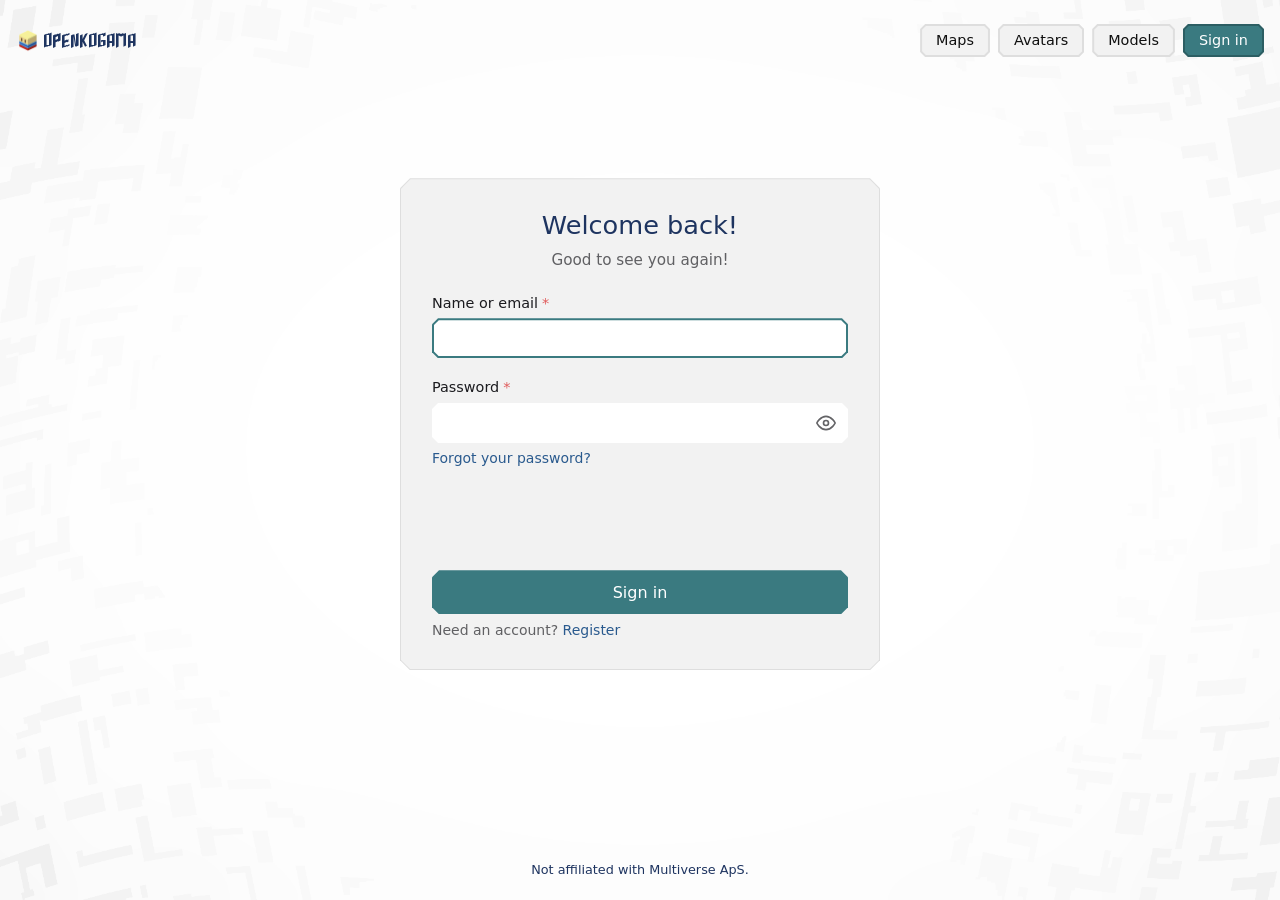
==== site/account/index.html @ 25df65a6 "account page: sign in, register with an optional email, codes by email, password reset, cloudflare t" ====
<!doctype html>
<html lang="en">
<head>
<meta charset="utf-8">
<meta name="viewport" content="width=device-width, initial-scale=1">
<meta name="color-scheme" content="light dark">
<title>Account - OpenKogama</title>
<meta name="description" content="Sign in to your OpenKogama account.">
<meta property="og:title" content="Account - OpenKogama">
<meta property="og:description" content="Sign in to your OpenKogama account.">
<meta property="og:type" content="website">
<meta property="og:image" content="../img/icon-512.png">
<meta name="twitter:card" content="summary">
<meta name="robots" content="noindex">
<link rel="icon" href="../favicon.ico" sizes="16x16 32x32 48x48">
<link rel="apple-touch-icon" href="../apple-touch-icon.png">
<link rel="stylesheet" href="../css/style.css">
<style>
  :root { --card: var(--secondary); --card-edge: var(--secondary-edge); --field: #ffffff; --title: var(--heading); --label: var(--text);
    --sub: color-mix(in srgb, var(--text) 68%, transparent); --link: var(--brand); --danger: var(--donate); }
  @media (prefers-color-scheme: dark) {
    :root { --field: #1c1c1c; }
  }
  main.account { flex: 1; display: flex; align-items: center; justify-content: center; padding: 24px 0 8vh; }
  .card { --corner: 10px; --edge: 1px; --cut: var(--corner); position: relative; isolation: isolate; width: 100%; max-width: 480px; padding: 32px;
    display: flex; flex-direction: column; background: var(--card-edge); }
  .card::before { --cut: calc(var(--corner) - 0.586 * var(--edge)); content: ""; position: absolute; inset: var(--edge); z-index: -1; background: var(--card); }
  .card[hidden] { display: none; }
  .card h2 { margin: 0 0 8px; font-size: 1.6rem; font-weight: 400; line-height: 1.25; text-align: center; color: var(--title); }
  .card .sub { margin: 0 0 22px; font-size: .95rem; line-height: 1.4; text-align: center; color: var(--sub); }
  .field { margin-bottom: 20px; }
  .field label { display: block; margin-bottom: 6px; font-size: .9rem; font-weight: 400; line-height: 1.3; color: var(--label); }
  .field label i { padding-left: 4px; font-style: normal; color: var(--danger); }
  .invalid .field label { color: var(--danger); }
  .card, .card::before, .box, .box input, .card .button, .card .button::before {
    clip-path: polygon(
      var(--cut) 0, calc(100% - var(--cut)) 0,
      100% var(--cut), 100% calc(100% - var(--cut)),
      calc(100% - var(--cut)) 100%, var(--cut) 100%,
      0 calc(100% - var(--cut)), 0 var(--cut)
    );
  }
  .box { --corner: 6px; --edge: 2px; --cut: var(--corner); position: relative; padding: var(--edge); background: var(--field); }
  .box:focus-within { background: var(--accent); }
  .box input { --cut: calc(var(--corner) - 0.586 * var(--edge)); display: block; width: 100%; height: 36px; padding: 0 8px; font: inherit; font-size: 16px;
    color: var(--title); background: var(--field); border: 0; outline: none; }
  .field small { display: block; margin-top: 8px; font-size: 12px; line-height: 16px; color: var(--sub); }
  .secret { position: relative; }
  .secret input { padding-right: 44px; }
  .secret button { position: absolute; top: 2px; right: 2px; bottom: 2px; width: 40px; padding: 0; display: flex; align-items: center; justify-content: center;
    color: var(--sub); background: none; border: 0; cursor: pointer; }
  .secret button:hover { color: var(--title); }
  .secret svg { width: 20px; height: 20px; fill: none; stroke: currentColor; stroke-width: 2; stroke-linecap: round; stroke-linejoin: round; }
  .secret .eye-off, .secret [aria-pressed="true"] .eye { display: none; }
  .secret [aria-pressed="true"] .eye-off { display: block; }
  .field.password { margin-bottom: 4px; }
  .forgot { align-self: flex-start; margin-bottom: 20px; font-size: 14px; }
  .captcha { min-height: 65px; margin-bottom: 16px; }
  .error { margin: -4px 0 16px; font-size: 14px; color: var(--danger); }
  .error:empty { display: none; }
  .card .button { width: 100%; height: 44px; padding: 0 16px; justify-content: center; font-size: 1rem; font-weight: 400; border: 0; cursor: pointer; }
  .card .button:disabled { opacity: .6; cursor: default; }
  .card .button[hidden] { display: none; }
  .alt { margin: 8px 0 0; font-size: 14px; line-height: 16px; color: var(--sub); }
  a.link { color: var(--link); font-weight: 400; text-decoration: none; }
  a.link:hover { text-decoration: underline; }
  .who { margin: 0 0 20px; text-align: center; }
  .who b { display: block; font-size: 1.35rem; font-weight: 400; color: var(--title); }
  .who span { font-size: 14px; color: var(--sub); }
  .alt.mail { margin: -12px 0 20px; text-align: center; }
  .note { margin: 0 0 16px; font-size: 14px; text-align: center; color: var(--sub); }
  .buttons { display: flex; flex-direction: column; gap: 8px; }
  footer { padding-top: 16px; }
  @media (max-width: 600px) {
    .card { padding: 24px 16px; }
  }
</style>
</head>
<body class="home">
<header class="top">
  <a class="brand" href="../"><img src="../img/icon-192.png" alt="">OPENKOGAMA</a>
  <nav class="sections">
    <a class="button nav" href="../maps/">Maps</a>
    <a class="button nav" href="../avatars/">Avatars</a>
    <a class="button nav" href="../models/">Models</a>
  </nav>
</header>
<main class="account">
  <form class="card" id="signin" hidden>
    <h2>Welcome back!</h2>
    <p class="sub">Good to see you again!</p>
    <div class="field">
      <label for="signin-login">Name or email<i>*</i></label>
      <div class="box"><input id="signin-login" name="login" autocomplete="username" required></div>
    </div>
    <div class="field password">
      <label for="signin-password">Password<i>*</i></label>
      <div class="box secret"><input id="signin-password" name="password" type="password" autocomplete="current-password" required><button type="button" aria-label="Show password" aria-pressed="false"><svg class="eye" viewBox="0 0 24 24" aria-hidden="true"><path d="M1 12s4-8 11-8 11 8 11 8-4 8-11 8-11-8-11-8z"/><circle cx="12" cy="12" r="3"/></svg><svg class="eye-off" viewBox="0 0 24 24" aria-hidden="true"><path d="M17.94 17.94A10.07 10.07 0 0 1 12 20c-7 0-11-8-11-8a18.45 18.45 0 0 1 5.06-5.94M9.9 4.24A9.12 9.12 0 0 1 12 4c7 0 11 8 11 8a18.5 18.5 0 0 1-2.16 3.19m-6.72-1.07a3 3 0 1 1-4.24-4.24"/><path d="M1 1l22 22"/></svg></button></div>
    </div>
    <a class="link forgot" href="#forgot">Forgot your password?</a>
    <div class="captcha"></div>
    <p class="error" role="alert"></p>
    <button class="button accent" type="submit">Sign in</button>
    <p class="alt">Need an account? <a class="link" href="#create">Register</a></p>
  </form>

  <form class="card" id="create" hidden>
    <h2>Create an account</h2>
    <p class="sub">One account for every OpenKogama server.</p>
    <div class="field">
      <label for="create-name">Name<i>*</i></label>
      <div class="box"><input id="create-name" name="name" autocomplete="username" maxlength="20" required></div>
      <small>3 to 20 letters, digits or _. Other players see it.</small>
    </div>
    <div class="field">
      <label for="create-password">Password<i>*</i></label>
      <div class="box secret"><input id="create-password" name="password" type="password" autocomplete="new-password" minlength="8" required><button type="button" aria-label="Show password" aria-pressed="false"><svg class="eye" viewBox="0 0 24 24" aria-hidden="true"><path d="M1 12s4-8 11-8 11 8 11 8-4 8-11 8-11-8-11-8z"/><circle cx="12" cy="12" r="3"/></svg><svg class="eye-off" viewBox="0 0 24 24" aria-hidden="true"><path d="M17.94 17.94A10.07 10.07 0 0 1 12 20c-7 0-11-8-11-8a18.45 18.45 0 0 1 5.06-5.94M9.9 4.24A9.12 9.12 0 0 1 12 4c7 0 11 8 11 8a18.5 18.5 0 0 1-2.16 3.19m-6.72-1.07a3 3 0 1 1-4.24-4.24"/><path d="M1 1l22 22"/></svg></button></div>
      <small>At least 8 characters.</small>
    </div>
    <div class="field">
      <label for="create-email">Email</label>
      <div class="box"><input id="create-email" name="email" type="email" autocomplete="email"></div>
      <small>Optional, but without it you can't reset a forgotten password.</small>
    </div>
    <div class="captcha"></div>
    <p class="error" role="alert"></p>
    <button class="button accent" type="submit">Continue</button>
    <p class="alt"><a class="link" href="#signin">Already have an account?</a></p>
  </form>

  <form class="card" id="confirm" hidden>
    <h2>Check your email</h2>
    <p class="sub sent"></p>
    <div class="field">
      <label for="confirm-code">Code<i>*</i></label>
      <div class="box"><input class="code" id="confirm-code" name="code" inputmode="numeric" autocomplete="one-time-code" maxlength="6" required></div>
    </div>
    <p class="error" role="alert"></p>
    <button class="button accent" type="submit">Confirm</button>
    <p class="alt">Didn't get it? <a class="link" href="#resend">Send it again</a> or <a class="link" href="#signin">go back</a></p>
  </form>

  <form class="card" id="forgot" hidden>
    <h2>Forgot your password?</h2>
    <p class="sub">Enter your email and we will send you a code.</p>
    <div class="field">
      <label for="forgot-email">Email<i>*</i></label>
      <div class="box"><input id="forgot-email" name="email" type="email" autocomplete="email" required></div>
    </div>
    <div class="captcha"></div>
    <p class="error" role="alert"></p>
    <button class="button accent" type="submit">Send code</button>
    <p class="alt"><a class="link" href="#signin">Back to sign in</a></p>
  </form>

  <form class="card" id="reset" hidden>
    <h2>Choose a new password</h2>
    <p class="sub sent"></p>
    <div class="field">
      <label for="reset-code">Code<i>*</i></label>
      <div class="box"><input class="code" id="reset-code" name="code" inputmode="numeric" autocomplete="one-time-code" maxlength="6" required></div>
    </div>
    <div class="field">
      <label for="reset-password">New password<i>*</i></label>
      <div class="box secret"><input id="reset-password" name="password" type="password" autocomplete="new-password" minlength="8" required><button type="button" aria-label="Show password" aria-pressed="false"><svg class="eye" viewBox="0 0 24 24" aria-hidden="true"><path d="M1 12s4-8 11-8 11 8 11 8-4 8-11 8-11-8-11-8z"/><circle cx="12" cy="12" r="3"/></svg><svg class="eye-off" viewBox="0 0 24 24" aria-hidden="true"><path d="M17.94 17.94A10.07 10.07 0 0 1 12 20c-7 0-11-8-11-8a18.45 18.45 0 0 1 5.06-5.94M9.9 4.24A9.12 9.12 0 0 1 12 4c7 0 11 8 11 8a18.5 18.5 0 0 1-2.16 3.19m-6.72-1.07a3 3 0 1 1-4.24-4.24"/><path d="M1 1l22 22"/></svg></button></div>
      <small>At least 8 characters.</small>
    </div>
    <p class="error" role="alert"></p>
    <button class="button accent" type="submit">Save password</button>
    <p class="alt"><a class="link" href="#signin">Back to sign in</a></p>
  </form>

  <form class="card" id="email" hidden>
    <h2>Your email</h2>
    <p class="sub">We will send a code to confirm it. With an email you can reset a forgotten password.</p>
    <div class="field">
      <label for="email-address">Email<i>*</i></label>
      <div class="box"><input id="email-address" name="email" type="email" autocomplete="email" required></div>
    </div>
    <p class="error" role="alert"></p>
    <button class="button accent" type="submit">Send code</button>
    <p class="alt"><a class="link" href="#account">Back</a></p>
  </form>

  <form class="card" id="emailcode" hidden>
    <h2>Check your email</h2>
    <p class="sub sent"></p>
    <div class="field">
      <label for="emailcode-code">Code<i>*</i></label>
      <div class="box"><input class="code" id="emailcode-code" name="code" inputmode="numeric" autocomplete="one-time-code" maxlength="6" required></div>
    </div>
    <p class="error" role="alert"></p>
    <button class="button accent" type="submit">Confirm</button>
    <p class="alt">Didn't get it? <a class="link" href="#resend-email">Send it again</a> or <a class="link" href="#account">go back</a></p>
  </form>

  <section class="card" id="account" hidden>
    <h2>You're signed in</h2>
    <p class="who"><b class="name"></b><span class="email"></span></p>
    <p class="alt mail"><a class="link" href="#email"></a></p>
    <p class="note launcher" hidden>Your browser should ask to open the launcher. Nothing happened? Update the launcher and press the button below.</p>
    <p class="error" role="alert"></p>
    <div class="buttons">
      <a class="button accent open launcher" href="#" hidden>Open the launcher</a>
      <button class="button control" id="signout" type="button">Sign out</button>
    </div>
  </section>
</main>
<footer>
  <p>Not affiliated with Multiverse ApS.</p>
</footer>
<script src="../js/session.js"></script>
<script src="../js/account.js"></script>
<script src="https://challenges.cloudflare.com/turnstile/v0/api.js?render=explicit&onload=openkogamaCaptcha" async defer></script>
</body>
</html>
---- site/css/style.css ----
@font-face {
  font-family: "OpenKogama";
  src: url(../fonts/OpenKogama.woff2) format("woff2");
  font-display: swap;
}

:root {
  --page: #ffffff;
  --text: #1b1b1f;
  --heading: #1e3460;
  --brand: #2a5a8e;
  --tagline: #1e3460;
  --download: #3b5e8c;
  --download-dark: #243f66;
  --play: #3a7a80;
  --play-dark: #23565b;
  --accent: #3a7a80;
  --accent-hover: #438a90;
  --accent-pressed: #2c5e63;
  --control: #f3f3f3;
  --control-edge: #d4d4d4;
  --control-text: #1b1b1b;
  --control-hover: #e9e9e9;
  --control-hover-edge: #bdbdbd;
  --control-pressed: #e0e0e0;
  --donate: #e05d5d;
  --donate-hover: #e56b6b;
  --donate-pressed: #c74f4f;
  --primary: #0f0f0f;
  --primary-edge: #000000;
  --primary-text: #ffffff;
  --primary-hover: #272727;
  --secondary: #f2f2f2;
  --secondary-edge: #dedede;
  --secondary-text: #0f0f0f;
  --secondary-hover: #e5e5e5;
  --backdrop-color: #ffffff;
  --backdrop: var(--backdrop-color) url(../img/background-light.png);
}

@media (prefers-color-scheme: dark) {
  :root {
    --page: #0f0f0f;
    --text: #ececef;
    --heading: #ffffff;
    --brand: #6b9fdc;
    --tagline: #ffffff;
    --primary: #f1f1f1;
    --primary-edge: #ffffff;
    --primary-text: #0f0f0f;
    --primary-hover: #d9d9d9;
    --secondary: #272727;
    --secondary-edge: #3a3a3a;
    --secondary-text: #f1f1f1;
    --secondary-hover: #3f3f3f;
    --control: #3c3c3c;
    --control-edge: #4a4a4a;
    --control-text: #ffffff;
    --control-hover: #464646;
    --control-hover-edge: #5a5a5a;
    --control-pressed: #333333;
    --backdrop-color: #0f0f0f;
    --backdrop: var(--backdrop-color) url(../img/background-dark.png);
  }
}

* { box-sizing: border-box; }

::selection { color: #ffffff; background: var(--accent); }

html { background: var(--backdrop-color); }

body.home::before {
  content: "";
  position: fixed;
  top: 0;
  left: 0;
  width: 100%;
  height: 100vh;
  height: 100lvh;
  z-index: -1;
  background: var(--backdrop) center / cover;
  will-change: transform;
}

body {
  min-height: 100vh;
  display: flex;
  flex-direction: column;
  margin: 0;
  padding: 24px 16px 20px;
  font: 16px/1.6 system-ui, -apple-system, "Segoe UI", Roboto, sans-serif;
  color: var(--text);
}

.top {
  display: flex;
  justify-content: flex-end;
}

.top:has(> .brand) {
  justify-content: space-between;
  align-items: center;
  flex-wrap: wrap;
  gap: 12px;
}

.top > .brand {
  font-size: 1.3rem;
  text-decoration: none;
}

.sections {
  display: flex;
  gap: 8px;
}

.screen {
  display: flex;
  flex-direction: column;
  min-height: calc(100vh - 48px);
  min-height: calc(100svh - 48px);
}

.hero {
  flex: 1;
  display: flex;
  flex-direction: column;
  justify-content: center;
  gap: 24px;
  padding-bottom: 6vh;
}

.hero h1 {
  margin: 0;
  font-size: clamp(3rem, calc((100vw - 32px) * 0.195), 7rem);
  line-height: 0.9;
}

h1 {
  margin: 0 0 16px;
  font: 400 4.6rem/1 "OpenKogama", system-ui, sans-serif;
  color: var(--heading);
  text-align: center;
}

.tagline {
  max-width: 520px;
  margin: 0 auto;
  font-size: 1.1rem;
  line-height: 1.5;
  text-align: center;
  color: var(--tagline);
}

.links {
  display: flex;
  justify-content: center;
  gap: 24px;
}

.links .icon {
  display: block;
  height: 26px;
  background: var(--heading);
  opacity: 0.8;
  -webkit-mask: var(--image) center / contain no-repeat;
  mask: var(--image) center / contain no-repeat;
}

.links .icon:hover { opacity: 1; }
.links .icon.github { --image: url(../img/github.svg); width: 27px; }
.links .icon.discord { --image: url(../img/discord.svg); width: 34px; }

.actions {
  display: flex;
  flex-wrap: wrap;
  justify-content: center;
  gap: 12px;
}

.actions .button {
  padding: 11px 30px;
  font-size: 1.08rem;
  font-weight: 600;
}

.hero .actions { gap: 10px; }

.hero .actions .button {
  --corner: 6px;
  --edge: 1px;
  justify-content: center;
  padding: 9px 22px;
  font-size: 0.95rem;
  white-space: nowrap;
}

.button {
  --corner: 7px;
  --edge: 2px;
  --cut: var(--corner);
  position: relative;
  isolation: isolate;
  display: inline-flex;
  align-items: center;
  gap: 10px;
  padding: 9px 26px;
  font-family: inherit;
  font-size: 0.95rem;
  font-weight: 400;
  color: var(--ink, #fff);
  text-decoration: none;
  background: var(--dark);
}

.button::before,
.feature::before {
  --cut: calc(var(--corner) - 0.586 * var(--edge));
  content: "";
  position: absolute;
  inset: var(--edge);
  z-index: -1;
  background: var(--fill);
}

.button, .button::before,
.feature, .feature::before {
  clip-path: polygon(
    var(--cut) 0, calc(100% - var(--cut)) 0,
    100% var(--cut), 100% calc(100% - var(--cut)),
    calc(100% - var(--cut)) 100%, var(--cut) 100%,
    0 calc(100% - var(--cut)), 0 var(--cut)
  );
}

.button.download { --fill: var(--download); --dark: var(--download-dark); }
.button.play { --fill: var(--play); --dark: var(--play-dark); }
.button.accent { --fill: var(--accent); --dark: var(--accent); --ink: #ffffff; }
.button.accent:hover { --fill: var(--accent-hover); --dark: var(--accent-hover); }
.button.accent:active { --fill: var(--accent-pressed); --dark: var(--accent-pressed); }
.button.control { --fill: var(--control); --dark: var(--control-edge); --ink: var(--control-text); }
.button.control:hover { --fill: var(--control-hover); --dark: var(--control-hover-edge); }
.button.control:active { --fill: var(--control-pressed); }
.button.donate { --fill: var(--donate); --dark: var(--donate); --ink: #ffffff; }
.button.donate:hover { --fill: var(--donate-hover); --dark: var(--donate-hover); }
.button.donate:active { --fill: var(--donate-pressed); --dark: var(--donate-pressed); }
.button.primary,
.button.nav[aria-current="page"] { --fill: var(--primary); --dark: var(--primary-edge); --ink: var(--primary-text); --fill-hover: var(--primary-hover); }
.button.secondary,
.button.nav { --fill: var(--secondary); --dark: var(--secondary-edge); --ink: var(--secondary-text); --fill-hover: var(--secondary-hover); }
.button.nav { --corner: 5px; padding: 5px 16px; font-size: 0.9rem; }
.button.nav.signin { --fill: var(--accent); --dark: var(--accent-pressed); --ink: #ffffff; --fill-hover: var(--accent-hover); }

.button:hover { filter: brightness(1.1); }
.button:is(.primary, .secondary, .nav, .accent, .control, .donate):hover { filter: none; }
.button:is(.primary, .secondary, .nav):hover::before { background: var(--fill-hover); }

.showcase {
  position: relative;
  width: 100%;
  max-width: 760px;
  margin: 0 auto;
}

.slides {
  overflow: hidden;
  border-radius: 6px;
}

.track {
  display: flex;
  transition: transform 0.35s ease;
}

.track iframe {
  flex: 0 0 100%;
  display: block;
  aspect-ratio: 16 / 9;
  border: 0;
}

.dots {
  display: flex;
  justify-content: center;
  gap: 8px;
  margin-top: 12px;
}

.dots button {
  width: 8px;
  height: 8px;
  padding: 0;
  border: 0;
  border-radius: 50%;
  background: var(--heading);
  opacity: 0.3;
  cursor: pointer;
}

.dots button[aria-current="true"] { opacity: 0.9; }

.arrow {
  position: absolute;
  top: calc(50% - 10px);
  width: 36px;
  height: 36px;
  margin-top: -18px;
  padding: 0;
  border: 0;
  border-radius: 50%;
  background: var(--secondary);
  color: var(--secondary-text);
  font-size: 1.2rem;
  cursor: pointer;
  opacity: 0.85;
}

.arrow:hover { opacity: 1; }
.arrow:disabled { visibility: hidden; }
.arrow.prev { left: -48px; }
.arrow.next { right: -48px; }
.arrow.prev::before { content: "\2039"; }
.arrow.next::before { content: "\203A"; }

.intro,
.faq {
  width: 100%;
  max-width: 760px;
  margin: 72px auto 0;
}

.intro h2,
.faq h2 {
  margin: 0 0 14px;
  font: 400 2.6rem/1 "OpenKogama", system-ui, sans-serif;
  color: var(--heading);
  text-align: center;
}

.intro > p {
  max-width: 640px;
  margin: 0 auto 28px;
  text-align: center;
  color: var(--tagline);
}

.features {
  display: grid;
  grid-template-columns: repeat(auto-fit, minmax(160px, 1fr));
  gap: 12px;
}

.feature {
  --corner: 9px;
  --edge: 1px;
  --cut: var(--corner);
  --fill: var(--control);
  position: relative;
  isolation: isolate;
  display: block;
  padding: 16px 18px 18px;
  color: var(--control-text);
  text-decoration: none;
  background: var(--control-edge);
}

.feature:hover { --fill: var(--control-hover); background: var(--control-hover-edge); }

.feature h3 {
  margin: 0 0 6px;
  font: 400 1.45rem/1.1 "OpenKogama", system-ui, sans-serif;
  color: var(--heading);
}

.feature p {
  margin: 0;
  font-size: 0.9rem;
  line-height: 1.45;
}

.faq details { border-top: 1px solid var(--secondary-edge); }
.faq details:last-child { border-bottom: 1px solid var(--secondary-edge); }

.faq summary {
  display: flex;
  justify-content: space-between;
  gap: 16px;
  padding: 14px 4px;
  font-weight: 600;
  color: var(--heading);
  cursor: pointer;
  list-style: none;
}

.faq summary::-webkit-details-marker { display: none; }
.faq summary::after { content: "+"; font-weight: 400; opacity: 0.7; }
.faq details[open] summary::after { content: "\2212"; }

.faq details p { margin: 0 4px 16px; }
.faq a { color: var(--brand); }

.faq + footer { padding-top: 72px; }

footer {
  padding-top: 32px;
  text-align: center;
  font-size: 0.8rem;
  color: var(--tagline);
}

footer p { margin: 4px 0 0; }

.brand {
  display: inline-flex;
  align-items: center;
  gap: 0.15em;
  font: 400 1.5rem/1 "OpenKogama", system-ui, sans-serif;
  color: var(--heading);
}

.brand img {
  height: 1.15em;
}

@media (max-width: 600px) {
  h1 { font-size: 3rem; }
  .intro h2, .faq h2 { font-size: 2.1rem; }
  .intro, .faq { margin-top: 56px; }
  .faq + footer { padding-top: 56px; }
  .top { justify-content: center; }
  .top:has(> .brand) { row-gap: 12px; }
  .sections { flex-wrap: wrap; justify-content: center; }
  .top > .brand { flex-basis: 100%; justify-content: center; }
  .hero { gap: 20px; }
  .screen { min-height: 0; }
  .screen .hero { flex: none; padding: 32px 0 40px; }
  .screen .hero h1 { margin-bottom: 16px; }
  .tagline { font-size: 1rem; }
  .hero .actions { flex-wrap: nowrap; gap: 8px; }
  .hero .actions .button { flex: 1 1 auto; padding: 10px 12px; font-size: 0.9rem; }
}

@media (max-width: 359px) {
  .hero .actions { flex-wrap: wrap; }
}

@media (max-width: 880px) {
  .arrow.prev { left: 6px; }
  .arrow.next { right: 6px; }
}
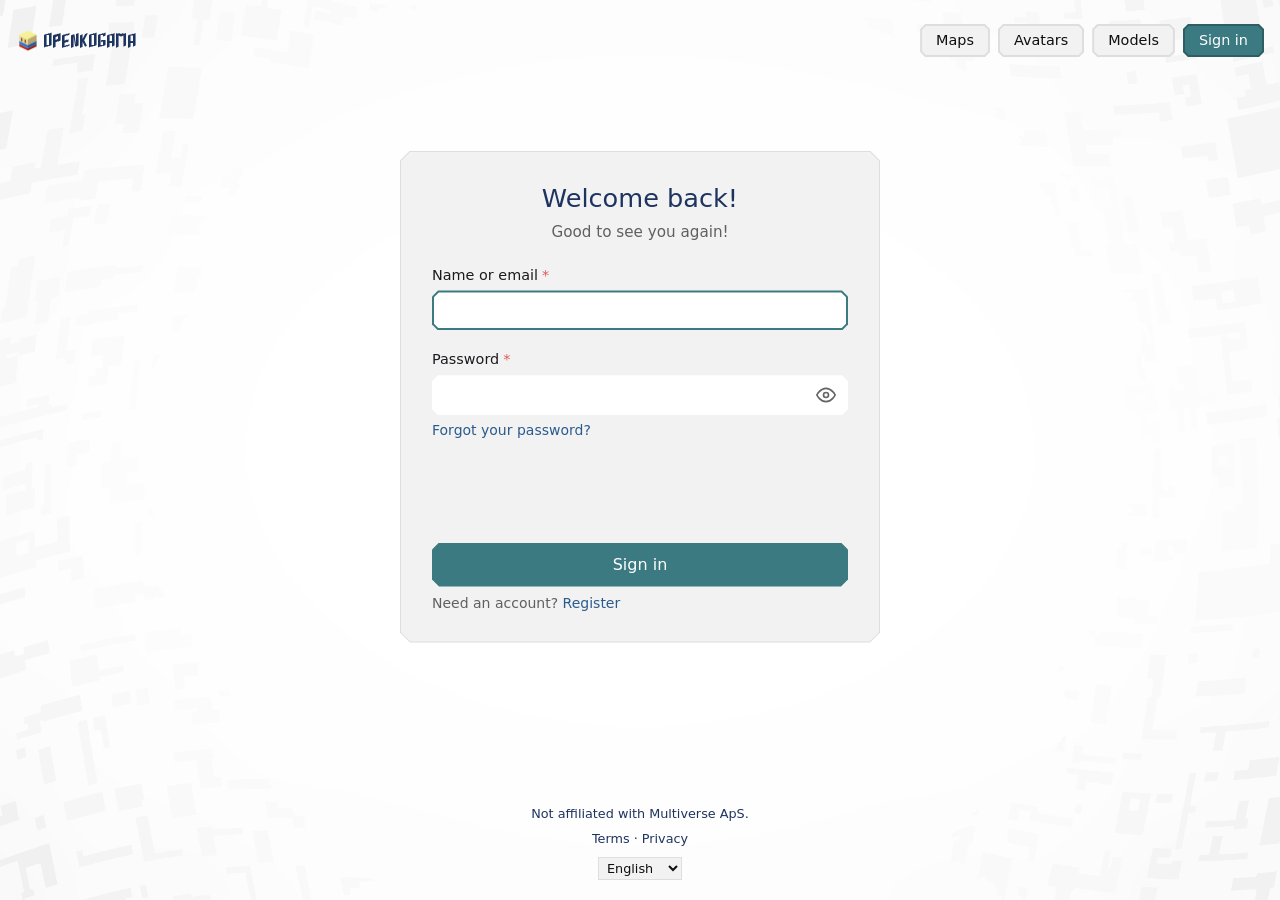
==== commit 5c851511: "terms of use and privacy policy in english and polish, accepted when registering or once by older ac" ====
--- a/site/account/index.html
+++ b/site/account/index.html
@@ -4,10 +4,10 @@
 <meta charset="utf-8">
 <meta name="viewport" content="width=device-width, initial-scale=1">
 <meta name="color-scheme" content="light dark">
-<title>Account - OpenKogama</title>
-<meta name="description" content="Sign in to your OpenKogama account.">
-<meta property="og:title" content="Account - OpenKogama">
-<meta property="og:description" content="Sign in to your OpenKogama account.">
+<title data-i18n="account.title">Account - OpenKogama</title>
+<meta name="description" data-i18n-attr="content:account.description" content="Sign in to your OpenKogama account.">
+<meta property="og:title" data-i18n-attr="content:account.title" content="Account - OpenKogama">
+<meta property="og:description" data-i18n-attr="content:account.description" content="Sign in to your OpenKogama account.">
 <meta property="og:type" content="website">
 <meta property="og:image" content="../img/icon-512.png">
 <meta name="twitter:card" content="summary">
@@ -15,6 +15,7 @@
 <link rel="icon" href="../favicon.ico" sizes="16x16 32x32 48x48">
 <link rel="apple-touch-icon" href="../apple-touch-icon.png">
 <link rel="stylesheet" href="../css/style.css">
+<script src="../js/i18n.js"></script>
 <style>
   :root { --card: var(--secondary); --card-edge: var(--secondary-edge); --field: #ffffff; --title: var(--heading); --label: var(--text);
     --sub: color-mix(in srgb, var(--text) 68%, transparent); --link: var(--brand); --danger: var(--donate); }
@@ -56,6 +57,8 @@
   .field.password { margin-bottom: 4px; }
   .forgot { align-self: flex-start; margin-bottom: 20px; font-size: 14px; }
   .captcha { min-height: 65px; margin-bottom: 16px; }
+  .agree { display: flex; align-items: flex-start; gap: 8px; margin: -4px 0 16px; font-size: 14px; line-height: 1.4; color: var(--sub); cursor: pointer; }
+  .agree input { flex: none; width: 16px; height: 16px; margin: 1px 0 0; accent-color: var(--accent); cursor: pointer; }
   .error { margin: -4px 0 16px; font-size: 14px; color: var(--danger); }
   .error:empty { display: none; }
   .card .button { width: 100%; height: 44px; padding: 0 16px; justify-content: center; font-size: 1rem; font-weight: 400; border: 0; cursor: pointer; }
@@ -70,6 +73,8 @@
   .alt.mail { margin: -12px 0 20px; text-align: center; }
   .note { margin: 0 0 16px; font-size: 14px; text-align: center; color: var(--sub); }
   .buttons { display: flex; flex-direction: column; gap: 8px; }
+  .remove { margin-top: 16px; text-align: center; }
+  .remove a.link { color: var(--danger); }
   footer { padding-top: 16px; }
   @media (max-width: 600px) {
     .card { padding: 24px 16px; }
@@ -80,134 +85,165 @@
 <header class="top">
   <a class="brand" href="../"><img src="../img/icon-192.png" alt="">OPENKOGAMA</a>
   <nav class="sections">
-    <a class="button nav" href="../maps/">Maps</a>
-    <a class="button nav" href="../avatars/">Avatars</a>
-    <a class="button nav" href="../models/">Models</a>
+    <a class="button nav" href="../maps/" data-i18n="common.nav.maps">Maps</a>
+    <a class="button nav" href="../avatars/" data-i18n="common.nav.avatars">Avatars</a>
+    <a class="button nav" href="../models/" data-i18n="common.nav.models">Models</a>
   </nav>
 </header>
 <main class="account">
   <form class="card" id="signin" hidden>
-    <h2>Welcome back!</h2>
-    <p class="sub">Good to see you again!</p>
-    <div class="field">
-      <label for="signin-login">Name or email<i>*</i></label>
+    <h2 data-i18n="account.welcome">Welcome back!</h2>
+    <p class="sub" data-i18n="account.welcomeSub">Good to see you again!</p>
+    <div class="field">
+      <label for="signin-login"><span data-i18n="account.nameOrEmail">Name or email</span><i>*</i></label>
       <div class="box"><input id="signin-login" name="login" autocomplete="username" required></div>
     </div>
     <div class="field password">
-      <label for="signin-password">Password<i>*</i></label>
-      <div class="box secret"><input id="signin-password" name="password" type="password" autocomplete="current-password" required><button type="button" aria-label="Show password" aria-pressed="false"><svg class="eye" viewBox="0 0 24 24" aria-hidden="true"><path d="M1 12s4-8 11-8 11 8 11 8-4 8-11 8-11-8-11-8z"/><circle cx="12" cy="12" r="3"/></svg><svg class="eye-off" viewBox="0 0 24 24" aria-hidden="true"><path d="M17.94 17.94A10.07 10.07 0 0 1 12 20c-7 0-11-8-11-8a18.45 18.45 0 0 1 5.06-5.94M9.9 4.24A9.12 9.12 0 0 1 12 4c7 0 11 8 11 8a18.5 18.5 0 0 1-2.16 3.19m-6.72-1.07a3 3 0 1 1-4.24-4.24"/><path d="M1 1l22 22"/></svg></button></div>
-    </div>
-    <a class="link forgot" href="#forgot">Forgot your password?</a>
+      <label for="signin-password"><span data-i18n="account.password">Password</span><i>*</i></label>
+      <div class="box secret"><input id="signin-password" name="password" type="password" autocomplete="current-password" required><button type="button" aria-label="Show password" data-i18n-attr="aria-label:account.showPassword" aria-pressed="false"><svg class="eye" viewBox="0 0 24 24" aria-hidden="true"><path d="M1 12s4-8 11-8 11 8 11 8-4 8-11 8-11-8-11-8z"/><circle cx="12" cy="12" r="3"/></svg><svg class="eye-off" viewBox="0 0 24 24" aria-hidden="true"><path d="M17.94 17.94A10.07 10.07 0 0 1 12 20c-7 0-11-8-11-8a18.45 18.45 0 0 1 5.06-5.94M9.9 4.24A9.12 9.12 0 0 1 12 4c7 0 11 8 11 8a18.5 18.5 0 0 1-2.16 3.19m-6.72-1.07a3 3 0 1 1-4.24-4.24"/><path d="M1 1l22 22"/></svg></button></div>
+    </div>
+    <a class="link forgot" href="#forgot" data-i18n="account.forgot">Forgot your password?</a>
     <div class="captcha"></div>
     <p class="error" role="alert"></p>
-    <button class="button accent" type="submit">Sign in</button>
-    <p class="alt">Need an account? <a class="link" href="#create">Register</a></p>
+    <button class="button accent" type="submit" data-i18n="common.signIn">Sign in</button>
+    <p class="alt" data-i18n="account.needAccount">Need an account? <a class="link" href="#create" data-i18n-slot="register" data-i18n="account.register">Register</a></p>
   </form>
 
   <form class="card" id="create" hidden>
-    <h2>Create an account</h2>
-    <p class="sub">One account for every OpenKogama server.</p>
-    <div class="field">
-      <label for="create-name">Name<i>*</i></label>
+    <h2 data-i18n="account.createHeading">Create an account</h2>
+    <p class="sub" data-i18n="account.createSub">One account for every OpenKogama server.</p>
+    <div class="field">
+      <label for="create-name"><span data-i18n="account.name">Name</span><i>*</i></label>
       <div class="box"><input id="create-name" name="name" autocomplete="username" maxlength="20" required></div>
-      <small>3 to 20 letters, digits or _. Other players see it.</small>
-    </div>
-    <div class="field">
-      <label for="create-password">Password<i>*</i></label>
-      <div class="box secret"><input id="create-password" name="password" type="password" autocomplete="new-password" minlength="8" required><button type="button" aria-label="Show password" aria-pressed="false"><svg class="eye" viewBox="0 0 24 24" aria-hidden="true"><path d="M1 12s4-8 11-8 11 8 11 8-4 8-11 8-11-8-11-8z"/><circle cx="12" cy="12" r="3"/></svg><svg class="eye-off" viewBox="0 0 24 24" aria-hidden="true"><path d="M17.94 17.94A10.07 10.07 0 0 1 12 20c-7 0-11-8-11-8a18.45 18.45 0 0 1 5.06-5.94M9.9 4.24A9.12 9.12 0 0 1 12 4c7 0 11 8 11 8a18.5 18.5 0 0 1-2.16 3.19m-6.72-1.07a3 3 0 1 1-4.24-4.24"/><path d="M1 1l22 22"/></svg></button></div>
-      <small>At least 8 characters.</small>
-    </div>
-    <div class="field">
-      <label for="create-email">Email</label>
+      <small data-i18n="account.nameHint">3 to 20 letters, digits or _. Other players see it.</small>
+    </div>
+    <div class="field">
+      <label for="create-password"><span data-i18n="account.password">Password</span><i>*</i></label>
+      <div class="box secret"><input id="create-password" name="password" type="password" autocomplete="new-password" minlength="8" required><button type="button" aria-label="Show password" data-i18n-attr="aria-label:account.showPassword" aria-pressed="false"><svg class="eye" viewBox="0 0 24 24" aria-hidden="true"><path d="M1 12s4-8 11-8 11 8 11 8-4 8-11 8-11-8-11-8z"/><circle cx="12" cy="12" r="3"/></svg><svg class="eye-off" viewBox="0 0 24 24" aria-hidden="true"><path d="M17.94 17.94A10.07 10.07 0 0 1 12 20c-7 0-11-8-11-8a18.45 18.45 0 0 1 5.06-5.94M9.9 4.24A9.12 9.12 0 0 1 12 4c7 0 11 8 11 8a18.5 18.5 0 0 1-2.16 3.19m-6.72-1.07a3 3 0 1 1-4.24-4.24"/><path d="M1 1l22 22"/></svg></button></div>
+      <small data-i18n="account.passwordHint">At least 8 characters.</small>
+    </div>
+    <div class="field">
+      <label for="create-email" data-i18n="account.email">Email</label>
       <div class="box"><input id="create-email" name="email" type="email" autocomplete="email"></div>
-      <small>Optional, but without it you can't reset a forgotten password.</small>
-    </div>
+      <small data-i18n="account.emailHint">Optional, but without it you can't reset a forgotten password.</small>
+    </div>
+    <label class="agree"><input type="checkbox" name="agree" required><span data-i18n="account.agree">I'm at least 13 years old and I accept the <a class="link" href="../terms/" target="_blank" rel="noopener" data-i18n-slot="terms" data-i18n="account.terms">Terms of Use</a> and the <a class="link" href="../privacy/" target="_blank" rel="noopener" data-i18n-slot="privacy" data-i18n="account.privacy">Privacy Policy</a>.</span></label>
     <div class="captcha"></div>
     <p class="error" role="alert"></p>
-    <button class="button accent" type="submit">Continue</button>
-    <p class="alt"><a class="link" href="#signin">Already have an account?</a></p>
+    <button class="button accent" type="submit" data-i18n="account.continue">Continue</button>
+    <p class="alt"><a class="link" href="#signin" data-i18n="account.haveAccount">Already have an account?</a></p>
   </form>
 
   <form class="card" id="confirm" hidden>
-    <h2>Check your email</h2>
+    <h2 data-i18n="account.checkEmail">Check your email</h2>
     <p class="sub sent"></p>
     <div class="field">
-      <label for="confirm-code">Code<i>*</i></label>
+      <label for="confirm-code"><span data-i18n="account.code">Code</span><i>*</i></label>
       <div class="box"><input class="code" id="confirm-code" name="code" inputmode="numeric" autocomplete="one-time-code" maxlength="6" required></div>
     </div>
     <p class="error" role="alert"></p>
-    <button class="button accent" type="submit">Confirm</button>
-    <p class="alt">Didn't get it? <a class="link" href="#resend">Send it again</a> or <a class="link" href="#signin">go back</a></p>
+    <button class="button accent" type="submit" data-i18n="account.confirm">Confirm</button>
+    <p class="alt" data-i18n="account.didntGetIt">Didn't get it? <a class="link" href="#resend" data-i18n-slot="resend" data-i18n="account.sendAgain">Send it again</a> or <a class="link" href="#signin" data-i18n-slot="back" data-i18n="account.goBack">go back</a></p>
   </form>
 
   <form class="card" id="forgot" hidden>
-    <h2>Forgot your password?</h2>
-    <p class="sub">Enter your email and we will send you a code.</p>
-    <div class="field">
-      <label for="forgot-email">Email<i>*</i></label>
+    <h2 data-i18n="account.forgot">Forgot your password?</h2>
+    <p class="sub" data-i18n="account.forgotSub">Enter your email and we will send you a code.</p>
+    <div class="field">
+      <label for="forgot-email"><span data-i18n="account.email">Email</span><i>*</i></label>
       <div class="box"><input id="forgot-email" name="email" type="email" autocomplete="email" required></div>
     </div>
     <div class="captcha"></div>
     <p class="error" role="alert"></p>
-    <button class="button accent" type="submit">Send code</button>
-    <p class="alt"><a class="link" href="#signin">Back to sign in</a></p>
+    <button class="button accent" type="submit" data-i18n="account.sendCode">Send code</button>
+    <p class="alt"><a class="link" href="#signin" data-i18n="account.backToSignIn">Back to sign in</a></p>
   </form>
 
   <form class="card" id="reset" hidden>
-    <h2>Choose a new password</h2>
+    <h2 data-i18n="account.resetHeading">Choose a new password</h2>
     <p class="sub sent"></p>
     <div class="field">
-      <label for="reset-code">Code<i>*</i></label>
+      <label for="reset-code"><span data-i18n="account.code">Code</span><i>*</i></label>
       <div class="box"><input class="code" id="reset-code" name="code" inputmode="numeric" autocomplete="one-time-code" maxlength="6" required></div>
     </div>
     <div class="field">
-      <label for="reset-password">New password<i>*</i></label>
-      <div class="box secret"><input id="reset-password" name="password" type="password" autocomplete="new-password" minlength="8" required><button type="button" aria-label="Show password" aria-pressed="false"><svg class="eye" viewBox="0 0 24 24" aria-hidden="true"><path d="M1 12s4-8 11-8 11 8 11 8-4 8-11 8-11-8-11-8z"/><circle cx="12" cy="12" r="3"/></svg><svg class="eye-off" viewBox="0 0 24 24" aria-hidden="true"><path d="M17.94 17.94A10.07 10.07 0 0 1 12 20c-7 0-11-8-11-8a18.45 18.45 0 0 1 5.06-5.94M9.9 4.24A9.12 9.12 0 0 1 12 4c7 0 11 8 11 8a18.5 18.5 0 0 1-2.16 3.19m-6.72-1.07a3 3 0 1 1-4.24-4.24"/><path d="M1 1l22 22"/></svg></button></div>
-      <small>At least 8 characters.</small>
-    </div>
-    <p class="error" role="alert"></p>
-    <button class="button accent" type="submit">Save password</button>
-    <p class="alt"><a class="link" href="#signin">Back to sign in</a></p>
+      <label for="reset-password"><span data-i18n="account.newPassword">New password</span><i>*</i></label>
+      <div class="box secret"><input id="reset-password" name="password" type="password" autocomplete="new-password" minlength="8" required><button type="button" aria-label="Show password" data-i18n-attr="aria-label:account.showPassword" aria-pressed="false"><svg class="eye" viewBox="0 0 24 24" aria-hidden="true"><path d="M1 12s4-8 11-8 11 8 11 8-4 8-11 8-11-8-11-8z"/><circle cx="12" cy="12" r="3"/></svg><svg class="eye-off" viewBox="0 0 24 24" aria-hidden="true"><path d="M17.94 17.94A10.07 10.07 0 0 1 12 20c-7 0-11-8-11-8a18.45 18.45 0 0 1 5.06-5.94M9.9 4.24A9.12 9.12 0 0 1 12 4c7 0 11 8 11 8a18.5 18.5 0 0 1-2.16 3.19m-6.72-1.07a3 3 0 1 1-4.24-4.24"/><path d="M1 1l22 22"/></svg></button></div>
+      <small data-i18n="account.passwordHint">At least 8 characters.</small>
+    </div>
+    <p class="error" role="alert"></p>
+    <button class="button accent" type="submit" data-i18n="account.savePassword">Save password</button>
+    <p class="alt"><a class="link" href="#signin" data-i18n="account.backToSignIn">Back to sign in</a></p>
   </form>
 
   <form class="card" id="email" hidden>
-    <h2>Your email</h2>
-    <p class="sub">We will send a code to confirm it. With an email you can reset a forgotten password.</p>
-    <div class="field">
-      <label for="email-address">Email<i>*</i></label>
+    <h2 data-i18n="account.emailHeading">Your email</h2>
+    <p class="sub" data-i18n="account.emailSub">We will send a code to confirm it. With an email you can reset a forgotten password.</p>
+    <div class="field">
+      <label for="email-address"><span data-i18n="account.email">Email</span><i>*</i></label>
       <div class="box"><input id="email-address" name="email" type="email" autocomplete="email" required></div>
     </div>
     <p class="error" role="alert"></p>
-    <button class="button accent" type="submit">Send code</button>
-    <p class="alt"><a class="link" href="#account">Back</a></p>
+    <button class="button accent" type="submit" data-i18n="account.sendCode">Send code</button>
+    <p class="alt"><a class="link" href="#account" data-i18n="account.back">Back</a></p>
   </form>
 
   <form class="card" id="emailcode" hidden>
-    <h2>Check your email</h2>
+    <h2 data-i18n="account.checkEmail">Check your email</h2>
     <p class="sub sent"></p>
     <div class="field">
-      <label for="emailcode-code">Code<i>*</i></label>
+      <label for="emailcode-code"><span data-i18n="account.code">Code</span><i>*</i></label>
       <div class="box"><input class="code" id="emailcode-code" name="code" inputmode="numeric" autocomplete="one-time-code" maxlength="6" required></div>
     </div>
     <p class="error" role="alert"></p>
-    <button class="button accent" type="submit">Confirm</button>
-    <p class="alt">Didn't get it? <a class="link" href="#resend-email">Send it again</a> or <a class="link" href="#account">go back</a></p>
+    <button class="button accent" type="submit" data-i18n="account.confirm">Confirm</button>
+    <p class="alt" data-i18n="account.didntGetIt">Didn't get it? <a class="link" href="#resend-email" data-i18n-slot="resend" data-i18n="account.sendAgain">Send it again</a> or <a class="link" href="#account" data-i18n-slot="back" data-i18n="account.goBack">go back</a></p>
   </form>
 
   <section class="card" id="account" hidden>
-    <h2>You're signed in</h2>
+    <h2 data-i18n="account.signedIn">You're signed in</h2>
     <p class="who"><b class="name"></b><span class="email"></span></p>
     <p class="alt mail"><a class="link" href="#email"></a></p>
-    <p class="note launcher" hidden>Your browser should ask to open the launcher. Nothing happened? Update the launcher and press the button below.</p>
+    <p class="note launcher" data-i18n="account.launcherNote" hidden>Your browser should ask to open the launcher. Nothing happened? Update the launcher and press the button below.</p>
     <p class="error" role="alert"></p>
     <div class="buttons">
-      <a class="button accent open launcher" href="#" hidden>Open the launcher</a>
-      <button class="button control" id="signout" type="button">Sign out</button>
-    </div>
+      <a class="button accent open launcher" href="#" data-i18n="common.openLauncher" hidden>Open the launcher</a>
+      <button class="button control" id="signout" type="button" data-i18n="account.signOut">Sign out</button>
+    </div>
+    <p class="alt remove"><a class="link" href="#delete" data-i18n="account.delete">Delete account</a></p>
+  </section>
+
+  <form class="card" id="terms" hidden>
+    <h2 data-i18n="account.termsHeading">Terms of Use and privacy</h2>
+    <p class="sub" data-i18n="account.termsSub">OpenKogama now has Terms of Use and a Privacy Policy. Read them and accept to keep using your account.</p>
+    <label class="agree"><input type="checkbox" name="agree" required><span data-i18n="account.agree">I'm at least 13 years old and I accept the <a class="link" href="../terms/" target="_blank" rel="noopener" data-i18n-slot="terms" data-i18n="account.terms">Terms of Use</a> and the <a class="link" href="../privacy/" target="_blank" rel="noopener" data-i18n-slot="privacy" data-i18n="account.privacy">Privacy Policy</a>.</span></label>
+    <p class="error" role="alert"></p>
+    <button class="button accent" type="submit" data-i18n="account.continue">Continue</button>
+    <p class="alt remove"><a class="link" href="#delete" data-i18n="account.deleteInstead">Delete my account instead</a></p>
+  </form>
+
+  <form class="card" id="delete" hidden>
+    <h2 data-i18n="account.deleteHeading">Delete your account?</h2>
+    <p class="sub" data-i18n="account.deleteSub">Your account, email and sign-ins are deleted right away. This can't be undone.</p>
+    <div class="field">
+      <label for="delete-password"><span data-i18n="account.password">Password</span><i>*</i></label>
+      <div class="box secret"><input id="delete-password" name="password" type="password" autocomplete="current-password" required><button type="button" aria-label="Show password" data-i18n-attr="aria-label:account.showPassword" aria-pressed="false"><svg class="eye" viewBox="0 0 24 24" aria-hidden="true"><path d="M1 12s4-8 11-8 11 8 11 8-4 8-11 8-11-8-11-8z"/><circle cx="12" cy="12" r="3"/></svg><svg class="eye-off" viewBox="0 0 24 24" aria-hidden="true"><path d="M17.94 17.94A10.07 10.07 0 0 1 12 20c-7 0-11-8-11-8a18.45 18.45 0 0 1 5.06-5.94M9.9 4.24A9.12 9.12 0 0 1 12 4c7 0 11 8 11 8a18.5 18.5 0 0 1-2.16 3.19m-6.72-1.07a3 3 0 1 1-4.24-4.24"/><path d="M1 1l22 22"/></svg></button></div>
+    </div>
+    <p class="error" role="alert"></p>
+    <button class="button control" type="submit" data-i18n="account.deleteConfirm">Delete my account</button>
+    <p class="alt"><a class="link" href="#account" data-i18n="account.back">Back</a></p>
+  </form>
+
+  <section class="card" id="deleted" hidden>
+    <h2 data-i18n="account.deletedHeading">Account deleted</h2>
+    <p class="sub" data-i18n="account.deletedSub">Your account and sign-ins are gone. To also remove your profile on our servers or a map you shared, write to contact@openkogama.org.</p>
+    <p class="error" role="alert"></p>
+    <p class="alt"><a class="link" href="#signin" data-i18n="account.backToSignIn">Back to sign in</a></p>
   </section>
 </main>
 <footer>
-  <p>Not affiliated with Multiverse ApS.</p>
+  <p data-i18n="common.notAffiliated">Not affiliated with Multiverse ApS.</p>
+  <p class="legal-links"><a href="../terms/" data-i18n="common.terms">Terms</a> · <a href="../privacy/" data-i18n="common.privacy">Privacy</a></p>
 </footer>
 <script src="../js/session.js"></script>
 <script src="../js/account.js"></script>
--- a/site/css/style.css
+++ b/site/css/style.css
@@ -161,16 +161,20 @@
 
 .links .icon {
   display: block;
+  color: var(--heading);
+  opacity: 0.8;
+}
+
+.links .icon svg {
+  display: block;
   height: 26px;
-  background: var(--heading);
-  opacity: 0.8;
-  -webkit-mask: var(--image) center / contain no-repeat;
-  mask: var(--image) center / contain no-repeat;
+  fill: currentColor;
 }
 
 .links .icon:hover { opacity: 1; }
-.links .icon.github { --image: url(../img/github.svg); width: 27px; }
-.links .icon.discord { --image: url(../img/discord.svg); width: 34px; }
+.links .icon.github svg { width: 27px; }
+.links .icon.discord svg { width: 34px; }
+.links .icon.reddit svg { width: 26px; }
 
 .actions {
   display: flex;
@@ -402,6 +406,56 @@
 
 .faq + footer { padding-top: 72px; }
 
+.legal {
+  flex: 1;
+  width: 100%;
+  max-width: 760px;
+  margin: 32px auto 0;
+}
+
+.legal h1 {
+  margin: 0;
+  font-size: 2.6rem;
+  line-height: 1.1;
+}
+
+.legal .updated {
+  margin: 8px 0 28px;
+  text-align: center;
+  font-size: 0.9rem;
+  opacity: 0.7;
+}
+
+.legal .short {
+  padding: 14px 18px;
+  background: var(--secondary);
+  border: 1px solid var(--secondary-edge);
+}
+
+.legal h2 {
+  margin: 32px 0 8px;
+  font-size: 1.2rem;
+  font-weight: 600;
+  color: var(--heading);
+}
+
+.legal h3 {
+  margin: 20px 0 6px;
+  font-size: 1rem;
+  font-weight: 600;
+  color: var(--heading);
+}
+
+.legal p { margin: 0 0 12px; }
+.legal ul { margin: 0 0 12px; padding-left: 22px; }
+.legal li { margin-bottom: 4px; }
+.legal a { color: var(--brand); }
+
+@media (max-width: 600px) {
+  .legal { margin-top: 24px; }
+  .legal h1 { font-size: 2.1rem; }
+}
+
 footer {
   padding-top: 32px;
   text-align: center;
@@ -410,6 +464,20 @@
 }
 
 footer p { margin: 4px 0 0; }
+
+footer .legal-links a { color: inherit; text-decoration: none; }
+footer .legal-links a:hover,
+footer .legal-links a[aria-current="page"] { text-decoration: underline; }
+
+footer .language {
+  margin-top: 8px;
+  padding: 2px 4px;
+  font: inherit;
+  color: var(--secondary-text);
+  background: var(--secondary);
+  border: 1px solid var(--secondary-edge);
+  cursor: pointer;
+}
 
 .brand {
   display: inline-flex;
@@ -429,7 +497,7 @@
   .intro, .faq { margin-top: 56px; }
   .faq + footer { padding-top: 56px; }
   .top { justify-content: center; }
-  .top:has(> .brand) { row-gap: 12px; }
+  .top:has(> .brand) { justify-content: center; row-gap: 12px; }
   .sections { flex-wrap: wrap; justify-content: center; }
   .top > .brand { flex-basis: 100%; justify-content: center; }
   .hero { gap: 20px; }
@@ -449,3 +517,24 @@
   .arrow.prev { left: 6px; }
   .arrow.next { right: 6px; }
 }
+
+:focus-visible {
+  outline: 2px solid var(--accent);
+  outline-offset: 2px;
+}
+
+:root .button:focus-visible {
+  outline: none;
+  --dark: var(--accent);
+  --edge: 3px;
+}
+
+:root .button:is(.accent, .donate, .download, .play):focus-visible {
+  --dark: var(--heading);
+}
+
+.feature:focus-visible {
+  outline: none;
+  --edge: 3px;
+  background: var(--accent);
+}
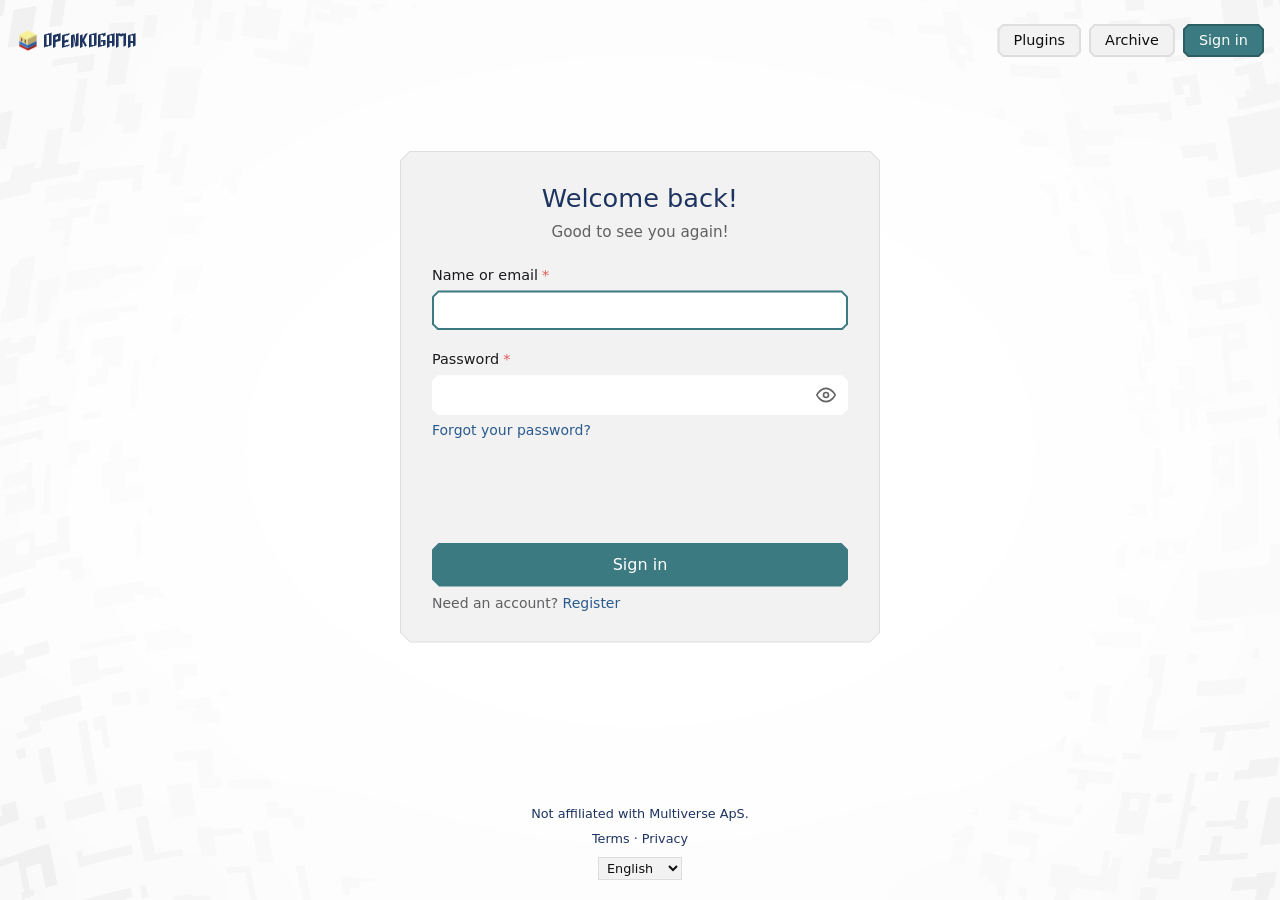
==== commit 6fd0039c: "plugins page with downloads from releases built from source, an archive page for maps, models and av" ====
--- a/site/account/index.html
+++ b/site/account/index.html
@@ -85,9 +85,8 @@
 <header class="top">
   <a class="brand" href="../"><img src="../img/icon-192.png" alt="">OPENKOGAMA</a>
   <nav class="sections">
-    <a class="button nav" href="../maps/" data-i18n="common.nav.maps">Maps</a>
-    <a class="button nav" href="../avatars/" data-i18n="common.nav.avatars">Avatars</a>
-    <a class="button nav" href="../models/" data-i18n="common.nav.models">Models</a>
+    <a class="button nav" href="../plugins/" data-i18n="common.nav.plugins">Plugins</a>
+    <a class="button nav" href="../archive/" data-i18n="common.nav.archive">Archive</a>
   </nav>
 </header>
 <main class="account">
--- a/site/css/style.css
+++ b/site/css/style.css
@@ -538,3 +538,14 @@
   --edge: 3px;
   background: var(--accent);
 }
+
+.subsections {
+  display: flex;
+  flex-wrap: wrap;
+  gap: 8px;
+  margin: 14px 0 4px;
+}
+
+@media (max-width: 600px) {
+  .subsections { justify-content: center; }
+}
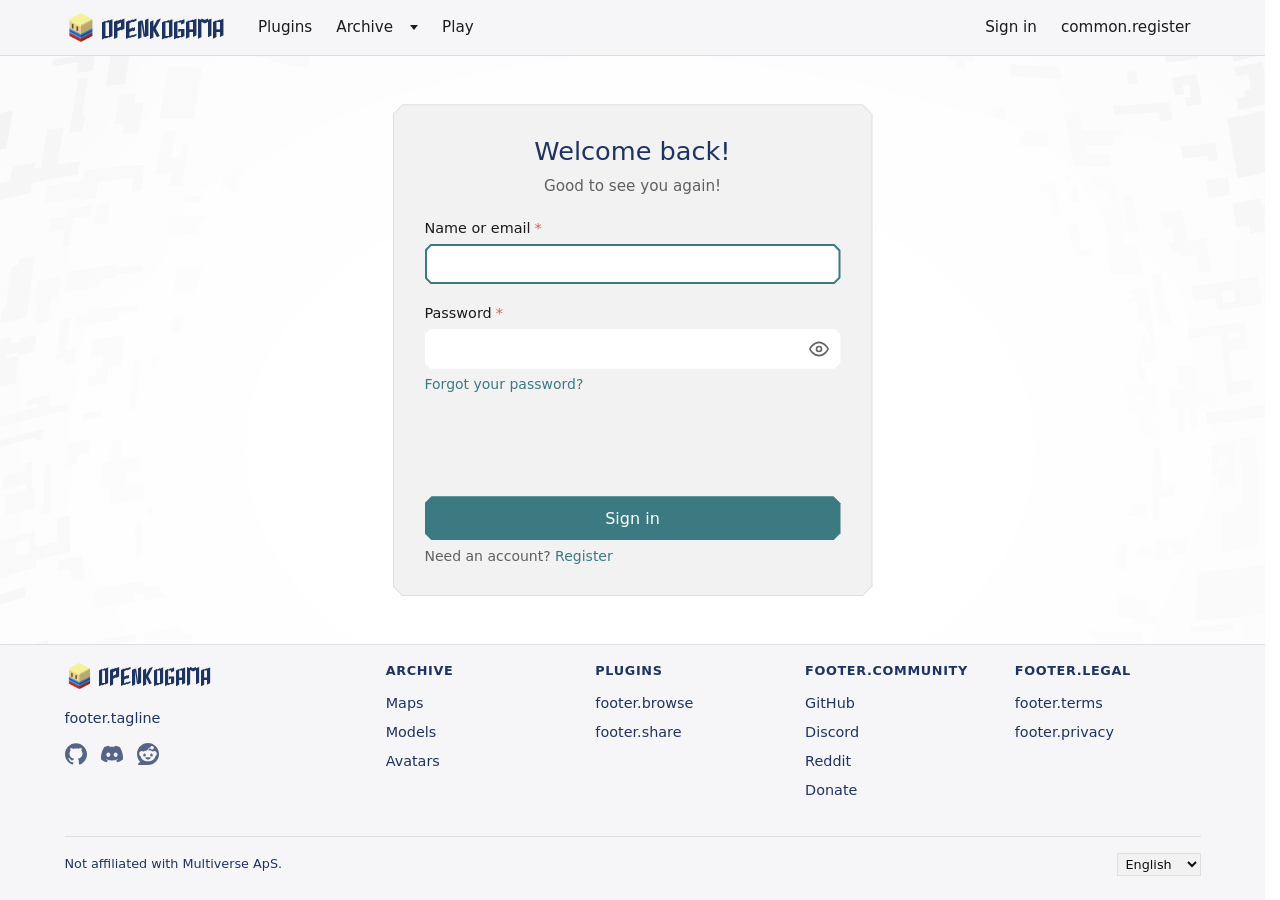
==== commit f8c73c43: "new site shell: top bar with archive menu, footer, cards like 5mods" ====
--- a/site/account/index.html
+++ b/site/account/index.html
@@ -18,7 +18,7 @@
 <script src="../js/i18n.js"></script>
 <style>
   :root { --card: var(--secondary); --card-edge: var(--secondary-edge); --field: #ffffff; --title: var(--heading); --label: var(--text);
-    --sub: color-mix(in srgb, var(--text) 68%, transparent); --link: var(--brand); --danger: var(--donate); }
+    --sub: color-mix(in srgb, var(--text) 68%, transparent); --danger: var(--donate); }
   @media (prefers-color-scheme: dark) {
     :root { --field: #1c1c1c; }
   }
@@ -87,6 +87,7 @@
   <nav class="sections">
     <a class="button nav" href="../plugins/" data-i18n="common.nav.plugins">Plugins</a>
     <a class="button nav" href="../archive/" data-i18n="common.nav.archive">Archive</a>
+    <a class="button nav" href="../play/" data-i18n="common.play">Play</a>
   </nav>
 </header>
 <main class="account">
@@ -244,7 +245,8 @@
   <p data-i18n="common.notAffiliated">Not affiliated with Multiverse ApS.</p>
   <p class="legal-links"><a href="../terms/" data-i18n="common.terms">Terms</a> · <a href="../privacy/" data-i18n="common.privacy">Privacy</a></p>
 </footer>
-<script src="../js/session.js"></script>
+<script src="../js/footer.js"></script>
+<script src="../js/header.js"></script>
 <script src="../js/account.js"></script>
 <script src="https://challenges.cloudflare.com/turnstile/v0/api.js?render=explicit&onload=openkogamaCaptcha" async defer></script>
 </body>
--- a/site/css/style.css
+++ b/site/css/style.css
@@ -1,6 +1,6 @@
 @font-face {
   font-family: "OpenKogama";
-  src: url(../fonts/OpenKogama.woff2) format("woff2");
+  src: url("[data-uri]") format("woff2");
   font-display: swap;
 }
 
@@ -36,6 +36,9 @@
   --secondary-hover: #e5e5e5;
   --backdrop-color: #ffffff;
   --backdrop: var(--backdrop-color) url(../img/background-light.png);
+  --bar: rgb(246 246 248 / 0.96);
+  --link: #3a7a80;
+  --doc: #f6f6f8;
 }
 
 @media (prefers-color-scheme: dark) {
@@ -61,6 +64,9 @@
     --control-pressed: #333333;
     --backdrop-color: #0f0f0f;
     --backdrop: var(--backdrop-color) url(../img/background-dark.png);
+    --bar: rgb(24 24 24 / 0.96);
+    --link: #5fc1c8;
+    --doc: #1b1b1b;
   }
 }
 
@@ -68,7 +74,10 @@
 
 ::selection { color: #ffffff; background: var(--accent); }
 
-html { background: var(--backdrop-color); }
+html {
+  background: var(--backdrop-color);
+  scrollbar-gutter: stable;
+}
 
 body.home::before {
   content: "";
@@ -85,41 +94,112 @@
 
 body {
   min-height: 100vh;
+  min-height: 100svh;
   display: flex;
   flex-direction: column;
   margin: 0;
-  padding: 24px 16px 20px;
+  padding: 24px 16px 0;
   font: 16px/1.6 system-ui, -apple-system, "Segoe UI", Roboto, sans-serif;
   color: var(--text);
 }
 
 .top {
-  display: flex;
-  justify-content: flex-end;
-}
-
-.top:has(> .brand) {
-  justify-content: space-between;
+  position: sticky;
+  top: 0;
+  z-index: 10;
+  display: flex;
   align-items: center;
-  flex-wrap: wrap;
-  gap: 12px;
+  gap: 24px;
+  min-height: 56px;
+  margin: -24px -16px 0;
+  padding: 0 max(16px, calc((100% - 1104px) / 2));
+  background: var(--bar);
+  border-bottom: 1px solid var(--secondary-edge);
+  backdrop-filter: blur(8px);
+  -webkit-backdrop-filter: blur(8px);
 }
 
 .top > .brand {
-  font-size: 1.3rem;
+  flex: none;
+  font-size: 1.75rem;
   text-decoration: none;
 }
 
 .sections {
-  display: flex;
-  gap: 8px;
+  flex: 1;
+  display: flex;
+  align-self: stretch;
+  align-items: stretch;
+  gap: 4px;
+  min-width: 0;
+}
+
+.top .button.nav {
+  --corner: 0;
+  --edge: 0;
+  padding: 0 10px;
+  font-size: 0.95rem;
+  color: var(--text);
+  background: none;
+  clip-path: none;
+  box-shadow: inset 0 -3px 0 transparent;
+}
+
+.top .button.nav::before {
+  display: none;
+}
+
+.top .button.nav:hover {
+  color: var(--heading);
+  filter: none;
+  box-shadow: inset 0 -3px 0 var(--secondary-edge);
+}
+
+.top .button.nav[aria-current="page"] {
+  color: var(--heading);
+  box-shadow: inset 0 -3px 0 var(--accent);
+}
+
+.top .session {
+  margin-left: auto;
+}
+
+.top .signin,
+.top .register {
+  color: var(--link);
+}
+
+.top .register[hidden] {
+  display: none;
+}
+
+body > main:not(.hero) {
+  flex: 1 0 auto;
+  width: min(100%, 1200px);
+  margin: 0 auto;
+  padding: 32px;
+}
+
+body > main.legal > * {
+  max-width: 100ch;
+}
+
+main > .intro {
+  max-width: none;
+  margin-top: 0;
+}
+
+main > .intro h2,
+main > .intro > p {
+  margin-left: 0;
+  text-align: left;
 }
 
 .screen {
   display: flex;
   flex-direction: column;
-  min-height: calc(100vh - 48px);
-  min-height: calc(100svh - 48px);
+  min-height: calc(100vh - 56px);
+  min-height: calc(100svh - 56px);
 }
 
 .hero {
@@ -133,13 +213,17 @@
 
 .hero h1 {
   margin: 0;
+  font-family: "OpenKogama", system-ui, sans-serif;
   font-size: clamp(3rem, calc((100vw - 32px) * 0.195), 7rem);
+  font-weight: 400;
   line-height: 0.9;
 }
 
 h1 {
   margin: 0 0 16px;
-  font: 400 4.6rem/1 "OpenKogama", system-ui, sans-serif;
+  font-size: 2.4rem;
+  font-weight: 700;
+  line-height: 1.15;
   color: var(--heading);
   text-align: center;
 }
@@ -337,7 +421,9 @@
 .intro h2,
 .faq h2 {
   margin: 0 0 14px;
-  font: 400 2.6rem/1 "OpenKogama", system-ui, sans-serif;
+  font-size: 2rem;
+  font-weight: 700;
+  line-height: 1.2;
   color: var(--heading);
   text-align: center;
 }
@@ -373,7 +459,9 @@
 
 .feature h3 {
   margin: 0 0 6px;
-  font: 400 1.45rem/1.1 "OpenKogama", system-ui, sans-serif;
+  font-size: 1.1rem;
+  font-weight: 600;
+  line-height: 1.3;
   color: var(--heading);
 }
 
@@ -383,6 +471,34 @@
   line-height: 1.45;
 }
 
+.archive .features {
+  grid-template-columns: repeat(auto-fit, minmax(140px, 1fr));
+}
+
+.archive .feature {
+  display: flex;
+  flex-direction: column;
+  align-items: center;
+  padding: 22px 16px 18px;
+  text-align: center;
+}
+
+.archive .feature svg {
+  width: 40px;
+  height: 40px;
+  margin-bottom: 10px;
+  color: var(--heading);
+}
+
+.archive .feature h3 {
+  margin: 0 0 2px;
+}
+
+.archive .feature .count {
+  font-size: 0.85rem;
+  opacity: 0.7;
+}
+
 .faq details { border-top: 1px solid var(--secondary-edge); }
 .faq details:last-child { border-bottom: 1px solid var(--secondary-edge); }
 
@@ -402,9 +518,9 @@
 .faq details[open] summary::after { content: "\2212"; }
 
 .faq details p { margin: 0 4px 16px; }
-.faq a { color: var(--brand); }
-
-.faq + footer { padding-top: 72px; }
+.faq a { color: var(--link); }
+
+.faq + footer { margin-top: 72px; }
 
 .legal {
   flex: 1;
@@ -415,13 +531,11 @@
 
 .legal h1 {
   margin: 0;
-  font-size: 2.6rem;
-  line-height: 1.1;
+  text-align: left;
 }
 
 .legal .updated {
   margin: 8px 0 28px;
-  text-align: center;
   font-size: 0.9rem;
   opacity: 0.7;
 }
@@ -449,34 +563,119 @@
 .legal p { margin: 0 0 12px; }
 .legal ul { margin: 0 0 12px; padding-left: 22px; }
 .legal li { margin-bottom: 4px; }
-.legal a { color: var(--brand); }
+.legal a { color: var(--link); }
 
 @media (max-width: 600px) {
   .legal { margin-top: 24px; }
-  .legal h1 { font-size: 2.1rem; }
 }
 
 footer {
-  padding-top: 32px;
-  text-align: center;
+  margin: 0 -16px 0;
+  padding: 36px max(16px, calc((100% - 1104px) / 2)) 24px;
+  font-size: 0.9rem;
+  color: var(--tagline);
+  background: var(--bar);
+  border-top: 1px solid var(--secondary-edge);
+}
+
+footer .columns {
+  display: grid;
+  grid-template-columns: minmax(0, 1.6fr) repeat(4, minmax(0, 1fr));
+  gap: 28px 24px;
+}
+
+footer .brand {
+  font-size: 1.6rem;
+  text-decoration: none;
+}
+
+footer .about p {
+  max-width: 320px;
+  margin: 10px 0 14px;
+  line-height: 1.5;
+}
+
+footer .social {
+  display: flex;
+  gap: 14px;
+}
+
+footer .social a {
+  display: block;
+  color: var(--heading);
+  opacity: 0.75;
+}
+
+footer .social a:hover {
+  opacity: 1;
+}
+
+footer .social svg {
+  display: block;
+  width: 22px;
+  height: 22px;
+  fill: currentColor;
+}
+
+footer h4 {
+  margin: 0 0 10px;
   font-size: 0.8rem;
-  color: var(--tagline);
-}
-
-footer p { margin: 4px 0 0; }
-
-footer .legal-links a { color: inherit; text-decoration: none; }
-footer .legal-links a:hover,
-footer .legal-links a[aria-current="page"] { text-decoration: underline; }
+  font-weight: 700;
+  letter-spacing: 0.05em;
+  text-transform: uppercase;
+  color: var(--heading);
+}
+
+footer ul {
+  margin: 0;
+  padding: 0;
+  list-style: none;
+}
+
+footer li {
+  margin-bottom: 6px;
+}
+
+footer .column a {
+  color: inherit;
+  text-decoration: none;
+}
+
+footer .column a:hover,
+footer .column a[aria-current="page"] {
+  color: var(--heading);
+  text-decoration: underline;
+}
+
+footer .bottom {
+  display: flex;
+  flex-wrap: wrap;
+  justify-content: space-between;
+  align-items: center;
+  gap: 12px;
+  margin-top: 28px;
+  padding-top: 16px;
+  font-size: 0.8rem;
+  border-top: 1px solid var(--secondary-edge);
+}
+
+footer .bottom p {
+  margin: 0;
+}
 
 footer .language {
-  margin-top: 8px;
   padding: 2px 4px;
   font: inherit;
+  font-size: 0.8rem;
   color: var(--secondary-text);
   background: var(--secondary);
   border: 1px solid var(--secondary-edge);
   cursor: pointer;
+}
+
+@media (max-width: 700px) {
+  footer .columns { grid-template-columns: repeat(2, minmax(0, 1fr)); }
+  footer .about { grid-column: 1 / -1; }
 }
 
 .brand {
@@ -492,14 +691,14 @@
 }
 
 @media (max-width: 600px) {
-  h1 { font-size: 3rem; }
-  .intro h2, .faq h2 { font-size: 2.1rem; }
+  h1 { font-size: 2rem; }
+  .intro h2, .faq h2 { font-size: 1.7rem; }
   .intro, .faq { margin-top: 56px; }
-  .faq + footer { padding-top: 56px; }
-  .top { justify-content: center; }
-  .top:has(> .brand) { justify-content: center; row-gap: 12px; }
-  .sections { flex-wrap: wrap; justify-content: center; }
-  .top > .brand { flex-basis: 100%; justify-content: center; }
+  .faq + footer { margin-top: 56px; }
+  .top { flex-wrap: wrap; gap: 0 16px; padding-top: 8px; }
+  .sections { flex-basis: 100%; min-height: 40px; overflow-x: auto; }
+  .top .session { margin-left: 0; }
+  body > main:not(.hero) { padding: 20px 16px; }
   .hero { gap: 20px; }
   .screen { min-height: 0; }
   .screen .hero { flex: none; padding: 32px 0 40px; }
@@ -539,13 +738,75 @@
   background: var(--accent);
 }
 
-.subsections {
-  display: flex;
-  flex-wrap: wrap;
-  gap: 8px;
-  margin: 14px 0 4px;
-}
-
-@media (max-width: 600px) {
-  .subsections { justify-content: center; }
-}
+@view-transition {
+  navigation: auto;
+}
+
+.top {
+  view-transition-name: top;
+}
+
+body > footer {
+  view-transition-name: footer;
+}
+
+@media (prefers-reduced-motion: reduce) {
+  ::view-transition-group(*),
+  ::view-transition-old(*),
+  ::view-transition-new(*) {
+    animation: none;
+  }
+}
+
+.top .menu {
+  position: relative;
+  display: flex;
+}
+
+.top .menu > .button.nav::after {
+  content: "";
+  width: 0;
+  height: 0;
+  margin-left: 7px;
+  border: 4px solid transparent;
+  border-top: 5px solid currentColor;
+  border-bottom: 0;
+}
+
+.top .menu ul {
+  position: absolute;
+  top: 100%;
+  left: 0;
+  z-index: 11;
+  display: none;
+  min-width: 180px;
+  margin: 0;
+  padding: 6px 0;
+  list-style: none;
+  background: var(--bar);
+  border: 1px solid var(--secondary-edge);
+  border-top: 0;
+}
+
+.top .menu.open ul {
+  display: block;
+}
+
+@media (hover: hover) {
+  .top .menu:hover ul {
+    display: block;
+  }
+}
+
+.top .menu li a {
+  display: block;
+  padding: 8px 16px;
+  color: var(--text);
+  text-decoration: none;
+}
+
+.top .menu li a:hover,
+.top .menu li a[aria-current="page"] {
+  color: var(--heading);
+  background: var(--secondary);
+}
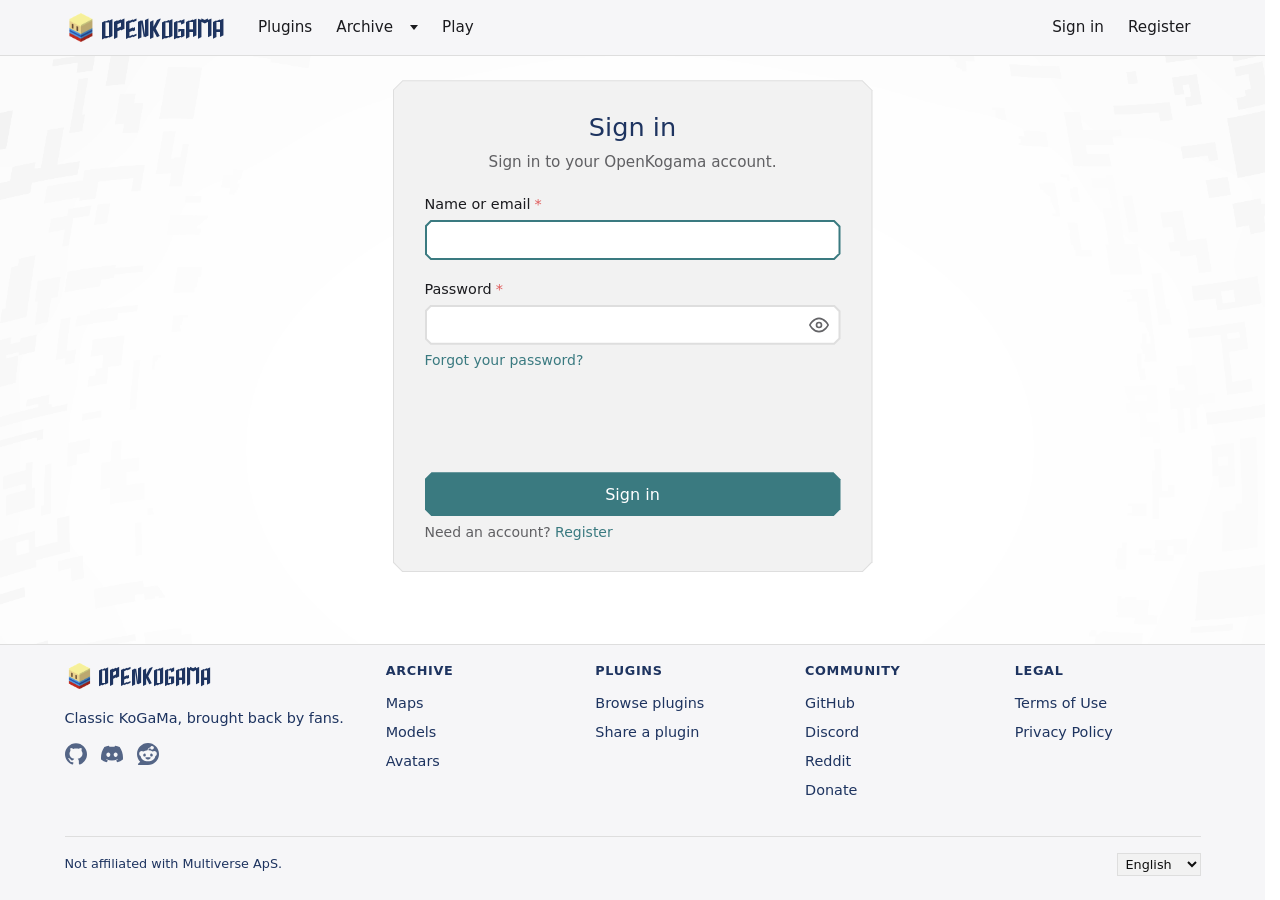
==== commit bc7c003b: "pages fit phones and tablets better" ====
--- a/site/account/index.html
+++ b/site/account/index.html
@@ -22,12 +22,12 @@
   @media (prefers-color-scheme: dark) {
     :root { --field: #1c1c1c; }
   }
-  main.account { flex: 1; display: flex; align-items: center; justify-content: center; padding: 24px 0 8vh; }
+  body > main.account { flex: 1; display: flex; align-items: center; justify-content: center; padding: 24px 0 8vh; }
   .card { --corner: 10px; --edge: 1px; --cut: var(--corner); position: relative; isolation: isolate; width: 100%; max-width: 480px; padding: 32px;
     display: flex; flex-direction: column; background: var(--card-edge); }
   .card::before { --cut: calc(var(--corner) - 0.586 * var(--edge)); content: ""; position: absolute; inset: var(--edge); z-index: -1; background: var(--card); }
   .card[hidden] { display: none; }
-  .card h2 { margin: 0 0 8px; font-size: 1.6rem; font-weight: 400; line-height: 1.25; text-align: center; color: var(--title); }
+  .card h2 { margin: 0 0 8px; font-size: 1.6rem; font-weight: 400; line-height: 1.25; text-align: center; color: var(--title); overflow-wrap: break-word; hyphens: auto; }
   .card .sub { margin: 0 0 22px; font-size: .95rem; line-height: 1.4; text-align: center; color: var(--sub); }
   .field { margin-bottom: 20px; }
   .field label { display: block; margin-bottom: 6px; font-size: .9rem; font-weight: 400; line-height: 1.3; color: var(--label); }
@@ -41,7 +41,7 @@
       0 calc(100% - var(--cut)), 0 var(--cut)
     );
   }
-  .box { --corner: 6px; --edge: 2px; --cut: var(--corner); position: relative; padding: var(--edge); background: var(--field); }
+  .box { --corner: 6px; --edge: 2px; --cut: var(--corner); position: relative; padding: var(--edge); background: var(--card-edge); }
   .box:focus-within { background: var(--accent); }
   .box input { --cut: calc(var(--corner) - 0.586 * var(--edge)); display: block; width: 100%; height: 36px; padding: 0 8px; font: inherit; font-size: 16px;
     color: var(--title); background: var(--field); border: 0; outline: none; }
@@ -77,7 +77,7 @@
   .remove a.link { color: var(--danger); }
   footer { padding-top: 16px; }
   @media (max-width: 600px) {
-    .card { padding: 24px 16px; }
+    .card { padding: 24px 14px; }
   }
 </style>
 </head>
--- a/site/css/style.css
+++ b/site/css/style.css
@@ -160,8 +160,16 @@
   box-shadow: inset 0 -3px 0 var(--accent);
 }
 
-.top .session {
+.top .account {
+  flex: none;
+  display: flex;
+  align-self: stretch;
+  gap: 4px;
   margin-left: auto;
+}
+
+.top .account .button.nav {
+  white-space: nowrap;
 }
 
 .top .signin,
@@ -175,9 +183,9 @@
 
 body > main:not(.hero) {
   flex: 1 0 auto;
-  width: min(100%, 1200px);
+  width: min(100%, 1104px);
   margin: 0 auto;
-  padding: 32px;
+  padding: 32px 0;
 }
 
 body > main.legal > * {
@@ -189,12 +197,16 @@
   margin-top: 0;
 }
 
-main > .intro h2,
+main > .intro :is(h1, h2),
 main > .intro > p {
   margin-left: 0;
   text-align: left;
 }
 
+.archive .intro h1 {
+  margin-bottom: 8px;
+}
+
 .screen {
   display: flex;
   flex-direction: column;
@@ -208,7 +220,7 @@
   flex-direction: column;
   justify-content: center;
   gap: 24px;
-  padding-bottom: 6vh;
+  padding: 24px 0 6vh;
 }
 
 .hero h1 {
@@ -457,7 +469,7 @@
 
 .feature:hover { --fill: var(--control-hover); background: var(--control-hover-edge); }
 
-.feature h3 {
+.feature :is(h2, h3) {
   margin: 0 0 6px;
   font-size: 1.1rem;
   font-weight: 600;
@@ -490,13 +502,21 @@
   color: var(--heading);
 }
 
-.archive .feature h3 {
+.archive .feature h2 {
   margin: 0 0 2px;
+  font-size: 1.1rem;
 }
 
 .archive .feature .count {
   font-size: 0.85rem;
   opacity: 0.7;
+}
+
+@media (max-width: 480px) {
+  .archive .features { grid-template-columns: minmax(0, 1fr); gap: 10px; }
+  .archive .feature { flex-direction: row; gap: 14px; padding: 14px 16px; text-align: left; }
+  .archive .feature svg { flex: none; width: 30px; height: 30px; margin: 0; }
+  .archive .feature h2 { flex: 1; margin: 0; }
 }
 
 .faq details { border-top: 1px solid var(--secondary-edge); }
@@ -617,7 +637,7 @@
   fill: currentColor;
 }
 
-footer h4 {
+footer h2 {
   margin: 0 0 10px;
   font-size: 0.8rem;
   font-weight: 700;
@@ -639,6 +659,7 @@
 footer .column a {
   color: inherit;
   text-decoration: none;
+  overflow-wrap: break-word;
 }
 
 footer .column a:hover,
@@ -673,9 +694,13 @@
   cursor: pointer;
 }
 
+@media (max-width: 900px) {
+  footer .columns { grid-template-columns: repeat(4, minmax(0, 1fr)); }
+  footer .about { grid-column: 1 / -1; }
+}
+
 @media (max-width: 700px) {
   footer .columns { grid-template-columns: repeat(2, minmax(0, 1fr)); }
-  footer .about { grid-column: 1 / -1; }
 }
 
 .brand {
@@ -696,20 +721,26 @@
   .intro, .faq { margin-top: 56px; }
   .faq + footer { margin-top: 56px; }
   .top { flex-wrap: wrap; gap: 0 16px; padding-top: 8px; }
-  .sections { flex-basis: 100%; min-height: 40px; overflow-x: auto; }
-  .top .session { margin-left: 0; }
-  body > main:not(.hero) { padding: 20px 16px; }
+  .top > .brand { font-size: 1.55rem; }
+  .sections { order: 1; flex-basis: 100%; min-height: 40px; }
+  .top .account { min-height: 40px; }
+  body > main:not(.hero) { padding: 20px 0; }
   .hero { gap: 20px; }
   .screen { min-height: 0; }
   .screen .hero { flex: none; padding: 32px 0 40px; }
   .screen .hero h1 { margin-bottom: 16px; }
   .tagline { font-size: 1rem; }
-  .hero .actions { flex-wrap: nowrap; gap: 8px; }
+  .hero .actions { gap: 8px; }
   .hero .actions .button { flex: 1 1 auto; padding: 10px 12px; font-size: 0.9rem; }
+  .hero .actions .button.donate { flex-grow: 0; }
 }
 
 @media (max-width: 359px) {
-  .hero .actions { flex-wrap: wrap; }
+  .hero .actions .button { flex-basis: 100%; }
+}
+
+@media (max-width: 420px) {
+  .top .register { display: none; }
 }
 
 @media (max-width: 880px) {
@@ -783,9 +814,10 @@
   margin: 0;
   padding: 6px 0;
   list-style: none;
-  background: var(--bar);
+  background: var(--page);
   border: 1px solid var(--secondary-edge);
   border-top: 0;
+  box-shadow: 0 10px 24px rgb(0 0 0 / 0.12);
 }
 
 .top .menu.open ul {
